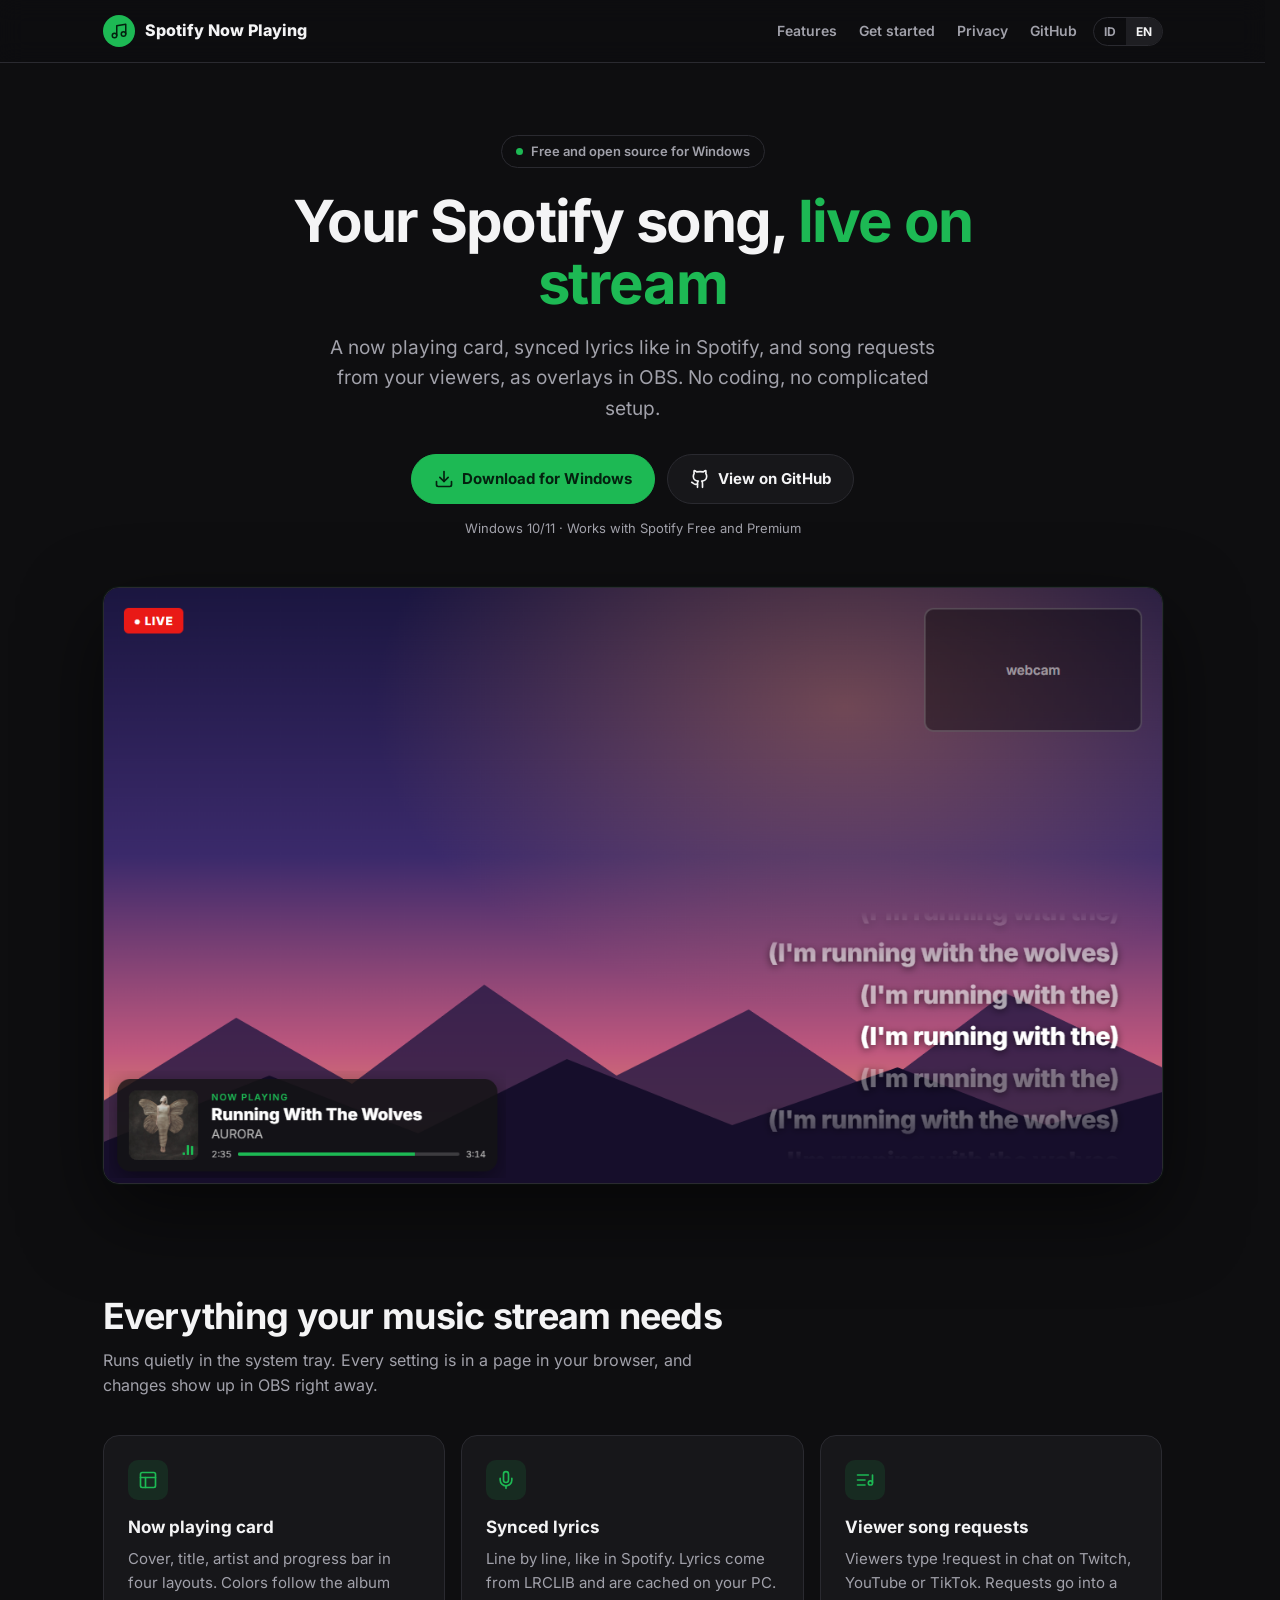
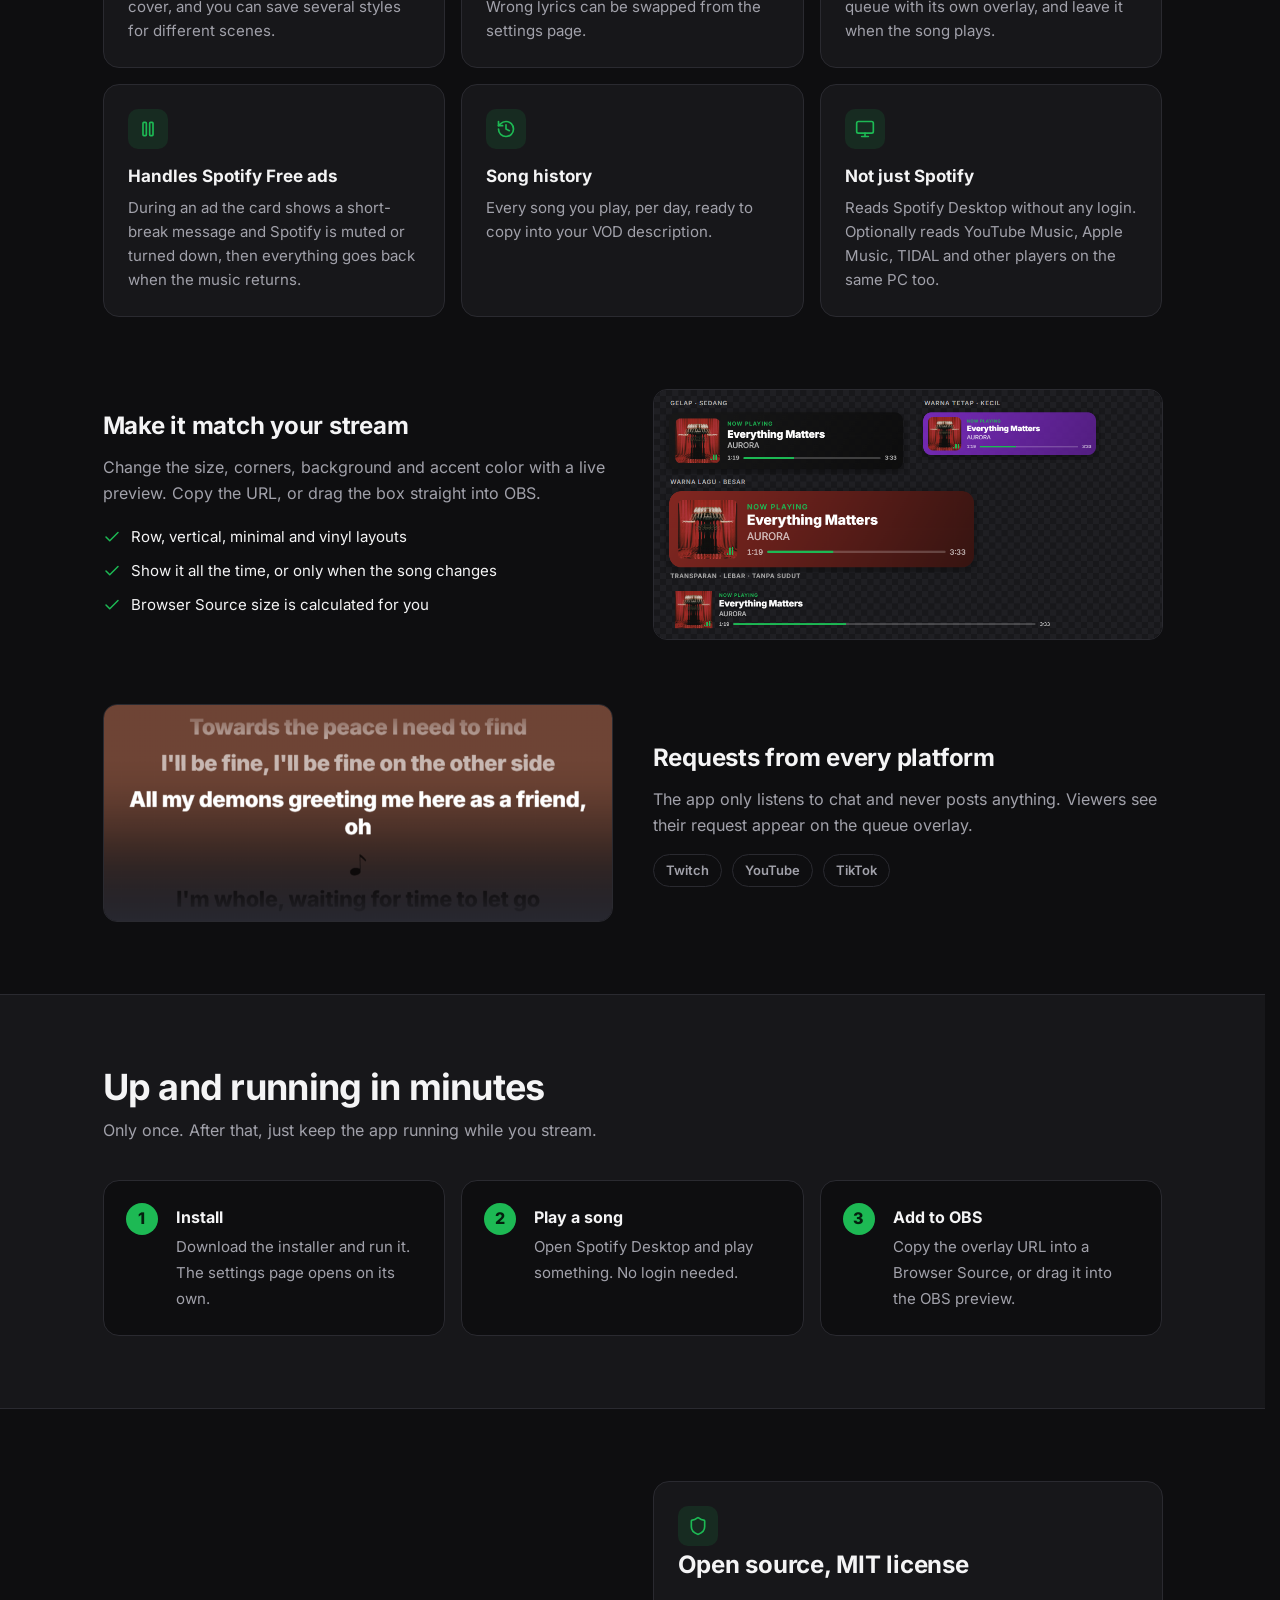
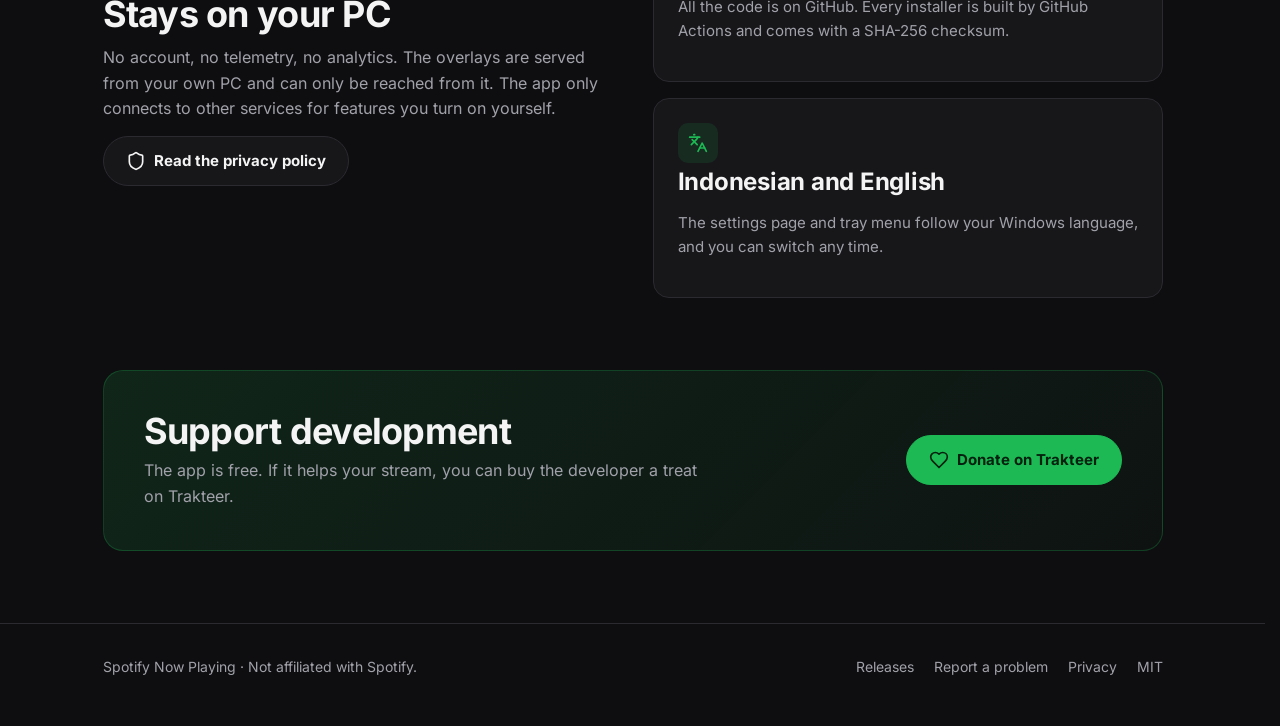
==== docs/index.html @ d14092bf "Add project website on GitHub Pages" ====
<!doctype html>
<html lang="id">
<head>
<meta charset="utf-8">
<meta name="viewport" content="width=device-width, initial-scale=1">
<title>Spotify Now Playing for OBS</title>
<meta name="description" content="Overlay lagu Spotify yang sedang diputar, lirik tersinkron, dan request lagu dari penonton untuk OBS. Gratis dan open source untuk Windows.">
<meta property="og:title" content="Spotify Now Playing for OBS">
<meta property="og:description" content="Overlay now playing, lirik tersinkron, dan request lagu dari penonton untuk OBS. Gratis untuk Windows.">
<meta property="og:image" content="https://mohammadraflyy.github.io/spotify-now-playing/screenshots/hero.png">
<link rel="icon" href="assets/icon.ico">
<style>
  @font-face { font-family: Inter; font-weight: 100 900; font-display: swap; src: url(assets/inter-latin.woff2) format("woff2");
    unicode-range: U+0000-00FF, U+0131, U+0152-0153, U+02BB-02BC, U+02C6, U+02DA, U+02DC, U+2000-206F, U+20AC, U+2122, U+2191, U+2193, U+2212, U+2215, U+FEFF, U+FFFD; }
  @font-face { font-family: Inter; font-weight: 100 900; font-display: swap; src: url(assets/inter-latin-ext.woff2) format("woff2");
    unicode-range: U+0100-02BA, U+02BD-02C5, U+02C7-02CC, U+02CE-02D7, U+02DD-02FF, U+1E00-1E9F, U+2020, U+20A0-20AB, U+20AD-20C0, U+2113, U+2C60-2C7F, U+A720-A7FF; }

  :root {
    --bg: #0e0e10; --panel: #17171a; --panel2: #1e1e22; --line: #2a2a30;
    --fg: #f4f4f5; --muted: #a1a1aa; --accent: #1db954; --accent-fg: #04210f;
  }
  * { box-sizing: border-box; }
  html { scroll-behavior: smooth; scrollbar-gutter: stable; }
  body { margin: 0; background: var(--bg); color: var(--fg); font: 16px/1.6 Inter, "Segoe UI", system-ui, sans-serif; -webkit-font-smoothing: antialiased; }
  a { color: inherit; }
  img { max-width: 100%; height: auto; display: block; }
  .wrap { max-width: 1100px; margin: 0 auto; padding: 0 20px; }
  .i { width: 20px; height: 20px; stroke: currentColor; fill: none; stroke-width: 2; stroke-linecap: round; stroke-linejoin: round; flex: none; }

  /* ---------- header ---------- */
  header { position: sticky; top: 0; z-index: 10; background: rgba(14,14,16,.85); backdrop-filter: blur(12px); border-bottom: 1px solid var(--line); }
  header .wrap { display: flex; align-items: center; gap: 16px; height: 62px; }
  .brand { display: flex; align-items: center; gap: 10px; font-weight: 800; text-decoration: none; white-space: nowrap; }
  .logo { width: 32px; height: 32px; border-radius: 50%; background: var(--accent); color: var(--accent-fg); display: grid; place-items: center; }
  .logo .i { width: 18px; height: 18px; }
  header nav { display: flex; gap: 22px; margin-left: auto; font-size: 14px; font-weight: 600; color: var(--muted); }
  header nav a { text-decoration: none; }
  header nav a:hover { color: var(--fg); }
  .lang { display: flex; border: 1px solid var(--line); border-radius: 99px; overflow: hidden; }
  .lang button { background: none; border: 0; color: var(--muted); font: 700 12px Inter, sans-serif; padding: 6px 10px; cursor: pointer; }
  .lang button.on { background: var(--panel2); color: var(--fg); }

  /* ---------- tombol ---------- */
  .btn { display: inline-flex; align-items: center; gap: 8px; padding: 12px 22px; border-radius: 99px; font-weight: 700; font-size: 15px;
    text-decoration: none; border: 1px solid var(--line); background: var(--panel); transition: transform .15s, border-color .15s; }
  .btn:hover { border-color: var(--muted); transform: translateY(-1px); }
  .btn.primary { background: var(--accent); border-color: var(--accent); color: var(--accent-fg); }
  .btn.primary:hover { border-color: var(--accent); filter: brightness(1.08); }

  /* ---------- hero ---------- */
  .hero { padding-top: 72px; padding-bottom: 40px; text-align: center; }
  .eyebrow { display: inline-flex; align-items: center; gap: 8px; font-size: 13px; font-weight: 600; color: var(--muted);
    border: 1px solid var(--line); border-radius: 99px; padding: 5px 14px; margin-bottom: 22px; }
  .eyebrow .dot { width: 7px; height: 7px; border-radius: 50%; background: var(--accent); }
  h1 { font-size: clamp(34px, 6vw, 58px); line-height: 1.08; letter-spacing: -.03em; margin: 0 auto 18px; max-width: 820px; }
  h1 em { font-style: normal; color: var(--accent); }
  .lead { font-size: clamp(16px, 2.2vw, 19px); color: var(--muted); max-width: 640px; margin: 0 auto 30px; }
  .cta { display: flex; gap: 12px; justify-content: center; flex-wrap: wrap; }
  .meta { margin-top: 14px; font-size: 13px; color: var(--muted); }
  .shot { margin: 48px auto 0; border-radius: 16px; border: 1px solid var(--line); overflow: hidden; box-shadow: 0 30px 80px rgba(0,0,0,.55), 0 0 0 1px rgba(29,185,84,.06); }

  /* ---------- section ---------- */
  section { padding: 72px 0; }
  .sec-head { max-width: 640px; margin-bottom: 36px; }
  h2 { font-size: clamp(26px, 4vw, 36px); letter-spacing: -.02em; line-height: 1.15; margin: 0 0 10px; }
  .sec-head p { color: var(--muted); margin: 0; }

  .grid { display: grid; grid-template-columns: repeat(auto-fit, minmax(300px, 1fr)); gap: 16px; }
  .card { background: var(--panel); border: 1px solid var(--line); border-radius: 16px; padding: 24px; }
  .card h3 { font-size: 17px; margin: 14px 0 6px; }
  .card p { color: var(--muted); margin: 0; font-size: 15px; }
  .ic { width: 40px; height: 40px; border-radius: 10px; background: rgba(29,185,84,.12); color: var(--accent); display: grid; place-items: center; }

  .split { display: grid; grid-template-columns: 1fr 1fr; gap: 40px; align-items: center; }
  .split + .split { margin-top: 64px; }
  .split img { border-radius: 14px; border: 1px solid var(--line); }
  .split h3 { font-size: 24px; letter-spacing: -.01em; margin: 0 0 10px; }
  .split p { color: var(--muted); margin: 0 0 14px; }
  .ticks { list-style: none; padding: 0; margin: 0; }
  .ticks li { display: flex; gap: 10px; padding: 5px 0; font-size: 15px; }
  .ticks .i { color: var(--accent); margin-top: 3px; width: 18px; height: 18px; }

  .steps { counter-reset: s; display: grid; grid-template-columns: repeat(auto-fit, minmax(240px, 1fr)); gap: 16px; }
  .step { position: relative; background: var(--panel); border: 1px solid var(--line); border-radius: 16px; padding: 24px 24px 24px 72px; }
  .step::before { counter-increment: s; content: counter(s); position: absolute; left: 22px; top: 22px; width: 32px; height: 32px; border-radius: 50%;
    background: var(--accent); color: var(--accent-fg); font-weight: 800; display: grid; place-items: center; }
  .step b { display: block; margin-bottom: 4px; }
  .step span { color: var(--muted); font-size: 15px; }

  .platforms { display: flex; gap: 10px; flex-wrap: wrap; margin-top: 16px; }
  .chip { font-size: 13px; font-weight: 600; border: 1px solid var(--line); border-radius: 99px; padding: 5px 12px; color: var(--muted); }

  .band { background: linear-gradient(135deg, rgba(29,185,84,.14), rgba(29,185,84,.03)); border: 1px solid rgba(29,185,84,.25);
    border-radius: 20px; padding: 40px; display: flex; gap: 28px; align-items: center; justify-content: space-between; flex-wrap: wrap; }
  .band h2 { margin-bottom: 6px; }
  .band p { color: var(--muted); margin: 0; max-width: 560px; }

  code { font-family: ui-monospace, Consolas, monospace; font-size: .9em; background: var(--panel2); border: 1px solid var(--line); padding: 1px 6px; border-radius: 6px; }

  footer { border-top: 1px solid var(--line); padding: 32px 0 48px; color: var(--muted); font-size: 14px; }
  footer .wrap { display: flex; gap: 16px 28px; flex-wrap: wrap; justify-content: space-between; }
  footer nav { display: flex; gap: 20px; flex-wrap: wrap; }
  footer a { text-decoration: none; }
  footer a:hover { color: var(--fg); }

  @media (max-width: 820px) {
    header nav { display: none; }
    .lang { margin-left: auto; }
    .split { grid-template-columns: 1fr; gap: 20px; }
    .split.rev img { order: -1; }
    .hero { padding-top: 48px; }
    section { padding: 52px 0; }
    .band { padding: 28px; }
  }
  @media (prefers-reduced-motion: reduce) { html { scroll-behavior: auto; } .btn { transition: none; } }
</style>
</head>
<body>

<svg width="0" height="0" style="position:absolute" aria-hidden="true">
  <symbol id="i-music" viewBox="0 0 24 24"><path d="M9 18V5l12-2v13"/><circle cx="6" cy="18" r="3"/><circle cx="18" cy="16" r="3"/></symbol>
  <symbol id="i-download" viewBox="0 0 24 24"><path d="M21 15v4a2 2 0 0 1-2 2H5a2 2 0 0 1-2-2v-4"/><polyline points="7 10 12 15 17 10"/><line x1="12" x2="12" y1="15" y2="3"/></symbol>
  <symbol id="i-github" viewBox="0 0 24 24"><path d="M15 22v-4a4.8 4.8 0 0 0-1-3.5c3 0 6-2 6-5.5.08-1.25-.27-2.48-1-3.5.28-1.15.28-2.35 0-3.5 0 0-1 0-3 1.5-2.64-.5-5.36-.5-8 0C6 2 5 2 5 2c-.3 1.15-.3 2.35 0 3.5A5.403 5.403 0 0 0 4 9c0 3.5 3 5.5 6 5.5-.39.49-.68 1.05-.85 1.65-.17.6-.22 1.23-.15 1.85v4"/><path d="M9 18c-4.51 2-5-2-7-2"/></symbol>
  <symbol id="i-mic" viewBox="0 0 24 24"><path d="M12 2a3 3 0 0 0-3 3v7a3 3 0 0 0 6 0V5a3 3 0 0 0-3-3Z"/><path d="M19 10v2a7 7 0 0 1-14 0v-2"/><line x1="12" x2="12" y1="19" y2="22"/></symbol>
  <symbol id="i-list-music" viewBox="0 0 24 24"><path d="M21 15V6"/><path d="M18.5 18a2.5 2.5 0 1 0 0-5 2.5 2.5 0 0 0 0 5Z"/><path d="M12 12H3"/><path d="M16 6H3"/><path d="M12 18H3"/></symbol>
  <symbol id="i-pause" viewBox="0 0 24 24"><rect x="14" y="4" width="4" height="16" rx="1"/><rect x="6" y="4" width="4" height="16" rx="1"/></symbol>
  <symbol id="i-history" viewBox="0 0 24 24"><path d="M3 12a9 9 0 1 0 9-9 9.75 9.75 0 0 0-6.74 2.74L3 8"/><path d="M3 3v5h5"/><path d="M12 7v5l4 2"/></symbol>
  <symbol id="i-monitor" viewBox="0 0 24 24"><rect width="20" height="14" x="2" y="3" rx="2"/><line x1="8" x2="16" y1="21" y2="21"/><line x1="12" x2="12" y1="17" y2="21"/></symbol>
  <symbol id="i-shield" viewBox="0 0 24 24"><path d="M20 13c0 5-3.5 7.5-7.66 8.95a1 1 0 0 1-.67-.01C7.5 20.5 4 18 4 13V6a1 1 0 0 1 1-1c2 0 4.5-1.2 6.24-2.72a1.17 1.17 0 0 1 1.52 0C14.51 3.81 17 5 19 5a1 1 0 0 1 1 1z"/></symbol>
  <symbol id="i-layout" viewBox="0 0 24 24"><rect width="18" height="18" x="3" y="3" rx="2"/><path d="M3 9h18"/><path d="M9 21V9"/></symbol>
  <symbol id="i-check" viewBox="0 0 24 24"><path d="M20 6 9 17l-5-5"/></symbol>
  <symbol id="i-heart" viewBox="0 0 24 24"><path d="M19 14c1.49-1.46 3-3.21 3-5.5A5.5 5.5 0 0 0 16.5 3c-1.76 0-3 .5-4.5 2-1.5-1.5-2.74-2-4.5-2A5.5 5.5 0 0 0 2 8.5c0 2.3 1.5 4.05 3 5.5l7 7Z"/></symbol>
  <symbol id="i-languages" viewBox="0 0 24 24"><path d="m5 8 6 6"/><path d="m4 14 6-6 2-3"/><path d="M2 5h12"/><path d="M7 2h1"/><path d="m22 22-5-10-5 10"/><path d="M14 18h6"/></symbol>
</svg>

<header>
  <div class="wrap">
    <a class="brand" href="#top"><span class="logo"><svg class="i"><use href="#i-music"/></svg></span>Spotify Now Playing</a>
    <nav>
      <a href="#fitur" data-en="Features">Fitur</a>
      <a href="#cara" data-en="Get started">Cara pakai</a>
      <a href="#privasi" data-en="Privacy">Privasi</a>
      <a href="https://github.com/mohammadraflyy/spotify-now-playing">GitHub</a>
    </nav>
    <div class="lang" role="group" aria-label="Bahasa / Language">
      <button type="button" data-lang="id">ID</button><button type="button" data-lang="en">EN</button>
    </div>
  </div>
</header>

<main id="top">
  <div class="wrap hero">
    <span class="eyebrow"><span class="dot"></span><span data-en="Free and open source for Windows">Gratis dan open source untuk Windows</span></span>
    <h1 data-en-html="Your Spotify song, <em>live on stream</em>">Lagu Spotify kamu, <em>tampil di stream</em></h1>
    <p class="lead" data-en="A now playing card, synced lyrics like in Spotify, and song requests from your viewers, as overlays in OBS. No coding, no complicated setup.">Kartu lagu yang sedang diputar, lirik tersinkron seperti di Spotify, dan request lagu dari penonton, sebagai overlay di OBS. Tanpa coding, tanpa setup ribet.</p>
    <div class="cta">
      <a class="btn primary" id="dl" href="https://github.com/mohammadraflyy/spotify-now-playing/releases/latest"><svg class="i"><use href="#i-download"/></svg><span data-en="Download for Windows">Download untuk Windows</span></a>
      <a class="btn" href="https://github.com/mohammadraflyy/spotify-now-playing"><svg class="i"><use href="#i-github"/></svg><span data-en="View on GitHub">Lihat di GitHub</span></a>
    </div>
    <div class="meta" id="meta" data-en="Windows 10/11 · Works with Spotify Free and Premium">Windows 10/11 · Bisa dipakai dengan Spotify Free maupun Premium</div>
    <img class="shot" src="screenshots/hero.png" width="1280" height="720" alt="Scene OBS dengan overlay now playing dan lirik" data-en-alt="OBS scene with the now playing and lyrics overlays">
  </div>

  <!-- ======================= FITUR ======================= -->
  <section id="fitur">
    <div class="wrap">
      <div class="sec-head">
        <h2 data-en="Everything your music stream needs">Semua yang dibutuhkan stream musikmu</h2>
        <p data-en="Runs quietly in the system tray. Every setting is in a page in your browser, and changes show up in OBS right away.">Berjalan diam-diam di system tray. Semua pengaturan ada di halaman browser, dan perubahannya langsung terlihat di OBS.</p>
      </div>
      <div class="grid">
        <div class="card"><span class="ic"><svg class="i"><use href="#i-layout"/></svg></span>
          <h3 data-en="Now playing card">Kartu Now Playing</h3>
          <p data-en="Cover, title, artist and progress bar in four layouts. Colors follow the album cover, and you can save several styles for different scenes.">Cover, judul, artis, dan progress bar dalam empat layout. Warnanya bisa mengikuti cover album, dan bisa simpan beberapa gaya untuk scene berbeda.</p></div>
        <div class="card"><span class="ic"><svg class="i"><use href="#i-mic"/></svg></span>
          <h3 data-en="Synced lyrics">Lirik tersinkron</h3>
          <p data-en="Line by line, like in Spotify. Lyrics come from LRCLIB and are cached on your PC. Wrong lyrics can be swapped from the settings page.">Baris per baris seperti di Spotify. Liriknya dari LRCLIB dan tersimpan di PC. Lirik yang salah bisa diganti dari halaman pengaturan.</p></div>
        <div class="card"><span class="ic"><svg class="i"><use href="#i-list-music"/></svg></span>
          <h3 data-en="Viewer song requests">Request lagu dari penonton</h3>
          <p data-en="Viewers type !request in chat on Twitch, YouTube or TikTok. Requests go into a queue with its own overlay, and leave it when the song plays.">Penonton mengetik !request di chat Twitch, YouTube, atau TikTok. Request masuk antrian dengan overlay sendiri, dan hilang saat lagunya diputar.</p></div>
        <div class="card"><span class="ic"><svg class="i"><use href="#i-pause"/></svg></span>
          <h3 data-en="Handles Spotify Free ads">Aman saat iklan Spotify Free</h3>
          <p data-en="During an ad the card shows a short-break message and Spotify is muted or turned down, then everything goes back when the music returns.">Saat iklan, kartu menampilkan pesan jeda dan suara Spotify dibisukan atau dikecilkan, lalu kembali normal saat lagu diputar lagi.</p></div>
        <div class="card"><span class="ic"><svg class="i"><use href="#i-history"/></svg></span>
          <h3 data-en="Song history">Riwayat lagu</h3>
          <p data-en="Every song you play, per day, ready to copy into your VOD description.">Setiap lagu yang kamu putar, per hari, siap disalin ke deskripsi VOD.</p></div>
        <div class="card"><span class="ic"><svg class="i"><use href="#i-monitor"/></svg></span>
          <h3 data-en="Not just Spotify">Bukan cuma Spotify</h3>
          <p data-en="Reads Spotify Desktop without any login. Optionally reads YouTube Music, Apple Music, TIDAL and other players on the same PC too.">Membaca Spotify Desktop tanpa login. Opsional, bisa juga membaca YouTube Music, Apple Music, TIDAL, dan player lain di PC yang sama.</p></div>
      </div>
    </div>
  </section>

  <section style="padding-top:0">
    <div class="wrap">
      <div class="split">
        <div>
          <h3 data-en="Make it match your stream">Sesuaikan dengan gaya stream-mu</h3>
          <p data-en="Change the size, corners, background and accent color with a live preview. Copy the URL, or drag the box straight into OBS.">Atur ukuran, sudut, latar, dan warna aksen dengan preview langsung. Salin URL-nya, atau seret kotaknya langsung ke OBS.</p>
          <ul class="ticks">
            <li><svg class="i"><use href="#i-check"/></svg><span data-en="Row, vertical, minimal and vinyl layouts">Layout baris, vertikal, minimal, dan vinyl</span></li>
            <li><svg class="i"><use href="#i-check"/></svg><span data-en="Show it all the time, or only when the song changes">Tampil terus, atau hanya saat ganti lagu</span></li>
            <li><svg class="i"><use href="#i-check"/></svg><span data-en="Browser Source size is calculated for you">Ukuran Browser Source dihitung otomatis</span></li>
          </ul>
        </div>
        <img src="screenshots/card-variants.png" width="1000" height="490" loading="lazy" alt="Pilihan layout kartu now playing" data-en-alt="Now playing card layouts">
      </div>
      <div class="split rev">
        <img src="screenshots/lyrics.png" width="800" height="340" loading="lazy" alt="Overlay lirik tersinkron" data-en-alt="Synced lyrics overlay">
        <div>
          <h3 data-en="Requests from every platform">Request dari semua platform</h3>
          <p data-en="The app only listens to chat and never posts anything. Viewers see their request appear on the queue overlay.">Aplikasi hanya mendengarkan chat dan tidak pernah mengirim apa pun. Penonton melihat request-nya muncul di overlay antrian.</p>
          <div class="platforms"><span class="chip">Twitch</span><span class="chip">YouTube</span><span class="chip">TikTok</span></div>
        </div>
      </div>
    </div>
  </section>

  <!-- ======================= CARA PAKAI ======================= -->
  <section id="cara" style="background:var(--panel);border-block:1px solid var(--line)">
    <div class="wrap">
      <div class="sec-head">
        <h2 data-en="Up and running in minutes">Siap dipakai dalam beberapa menit</h2>
        <p data-en="Only once. After that, just keep the app running while you stream.">Cukup sekali. Setelah itu tinggal biarkan aplikasinya berjalan saat streaming.</p>
      </div>
      <div class="steps">
        <div class="step" style="background:var(--bg)"><b data-en="Install">Install</b><span data-en="Download the installer and run it. The settings page opens on its own.">Download installer-nya lalu jalankan. Halaman pengaturan terbuka sendiri.</span></div>
        <div class="step" style="background:var(--bg)"><b data-en="Play a song">Putar lagu</b><span data-en="Open Spotify Desktop and play something. No login needed.">Buka Spotify Desktop dan putar lagu. Tidak perlu login.</span></div>
        <div class="step" style="background:var(--bg)"><b data-en="Add to OBS">Tambahkan ke OBS</b><span data-en="Copy the overlay URL into a Browser Source, or drag it into the OBS preview.">Salin URL overlay ke Browser Source, atau seret ke preview OBS.</span></div>
      </div>
    </div>
  </section>

  <!-- ======================= PRIVASI ======================= -->
  <section id="privasi">
    <div class="wrap">
      <div class="split">
        <div>
          <h2 data-en="Stays on your PC">Tetap di PC kamu</h2>
          <p data-en="No account, no telemetry, no analytics. The overlays are served from your own PC and can only be reached from it. The app only connects to other services for features you turn on yourself.">Tanpa akun, tanpa telemetri, tanpa analitik. Overlay dilayani dari PC-mu sendiri dan hanya bisa diakses dari PC itu. Aplikasi hanya terhubung ke layanan lain untuk fitur yang kamu nyalakan sendiri.</p>
          <a class="btn" href="https://github.com/mohammadraflyy/spotify-now-playing/blob/main/docs/PRIVACY.md"><svg class="i"><use href="#i-shield"/></svg><span data-en="Read the privacy policy">Baca kebijakan privasi</span></a>
        </div>
        <div class="grid" style="grid-template-columns:1fr">
          <div class="card"><span class="ic"><svg class="i"><use href="#i-shield"/></svg></span>
            <h3 data-en="Open source, MIT license">Open source, lisensi MIT</h3>
            <p data-en="All the code is on GitHub. Every installer is built by GitHub Actions and comes with a SHA-256 checksum.">Semua kodenya ada di GitHub. Setiap installer di-build oleh GitHub Actions dan disertai checksum SHA-256.</p></div>
          <div class="card"><span class="ic"><svg class="i"><use href="#i-languages"/></svg></span>
            <h3 data-en="Indonesian and English">Bahasa Indonesia dan Inggris</h3>
            <p data-en="The settings page and tray menu follow your Windows language, and you can switch any time.">Halaman pengaturan dan menu tray mengikuti bahasa Windows, dan bisa diganti kapan saja.</p></div>
        </div>
      </div>
    </div>
  </section>

  <section style="padding-top:0">
    <div class="wrap">
      <div class="band">
        <div>
          <h2 data-en="Support development">Dukung pengembangan</h2>
          <p data-en="The app is free. If it helps your stream, you can buy the developer a treat on Trakteer.">Aplikasi ini gratis. Kalau membantu stream-mu, kamu bisa mentraktir developernya lewat Trakteer.</p>
        </div>
        <a class="btn primary" href="https://trakteer.id/mohammadrafly/gift"><svg class="i"><use href="#i-heart"/></svg><span data-en="Donate on Trakteer">Donasi di Trakteer</span></a>
      </div>
    </div>
  </section>
</main>

<footer>
  <div class="wrap">
    <span>Spotify Now Playing · <span data-en="Not affiliated with Spotify.">Tidak berafiliasi dengan Spotify.</span></span>
    <nav>
      <a href="https://github.com/mohammadraflyy/spotify-now-playing/releases" data-en="Releases">Rilis</a>
      <a href="https://github.com/mohammadraflyy/spotify-now-playing/issues" data-en="Report a problem">Laporkan masalah</a>
      <a href="https://github.com/mohammadraflyy/spotify-now-playing/blob/main/docs/PRIVACY.md" data-en="Privacy">Privasi</a>
      <a href="https://github.com/mohammadraflyy/spotify-now-playing/blob/main/LICENSE">MIT</a>
    </nav>
  </div>
</footer>

<script>
  // Bahasa: teks Indonesia ada di HTML, terjemahan Inggris di atribut data-en / data-en-html / data-en-alt
  const nodes = [...document.querySelectorAll("[data-en], [data-en-html], [data-en-alt]")];
  nodes.forEach(el => {
    el.dataset.idText = el.textContent;
    el.dataset.idHtml = el.innerHTML;
    if (el.alt) el.dataset.idAlt = el.alt;
  });
  let release = null;

  function setLang(lang) {
    document.documentElement.lang = lang;
    nodes.forEach(el => {
      if (el.dataset.enHtml !== undefined) el.innerHTML = lang === "en" ? el.dataset.enHtml : el.dataset.idHtml;
      else if (el.dataset.en !== undefined) el.textContent = lang === "en" ? el.dataset.en : el.dataset.idText;
      if (el.dataset.enAlt !== undefined) el.alt = lang === "en" ? el.dataset.enAlt : el.dataset.idAlt;
    });
    document.querySelectorAll(".lang button").forEach(b => b.classList.toggle("on", b.dataset.lang === lang));
    showRelease(lang);
    try { localStorage.setItem("lang", lang); } catch {}
  }

  function showRelease(lang) {
    if (!release) return;
    const size = release.size ? ` · ${(release.size / 1048576).toFixed(0)} MB` : "";
    document.getElementById("meta").textContent = (lang === "en"
      ? `Version ${release.version} for Windows 10/11${size} · Works with Spotify Free and Premium`
      : `Versi ${release.version} untuk Windows 10/11${size} · Bisa dipakai dengan Spotify Free maupun Premium`);
  }

  let saved = null;
  try { saved = localStorage.getItem("lang"); } catch {}
  const lang = saved || ((navigator.language || "").toLowerCase().startsWith("id") ? "id" : "en");
  document.querySelectorAll(".lang button").forEach(b => b.onclick = () => setLang(b.dataset.lang));
  setLang(lang);

  // tombol download langsung ke installer versi terbaru (kalau GitHub API bisa diakses)
  fetch("https://api.github.com/repos/mohammadraflyy/spotify-now-playing/releases/latest")
    .then(r => r.ok ? r.json() : Promise.reject())
    .then(r => {
      const exe = (r.assets || []).find(a => a.name.endsWith(".exe"));
      if (!exe) return;
      document.getElementById("dl").href = exe.browser_download_url;
      release = { version: r.tag_name.replace(/^v/, ""), size: exe.size };
      showRelease(document.documentElement.lang);
    })
    .catch(() => {});
</script>
</body>
</html>
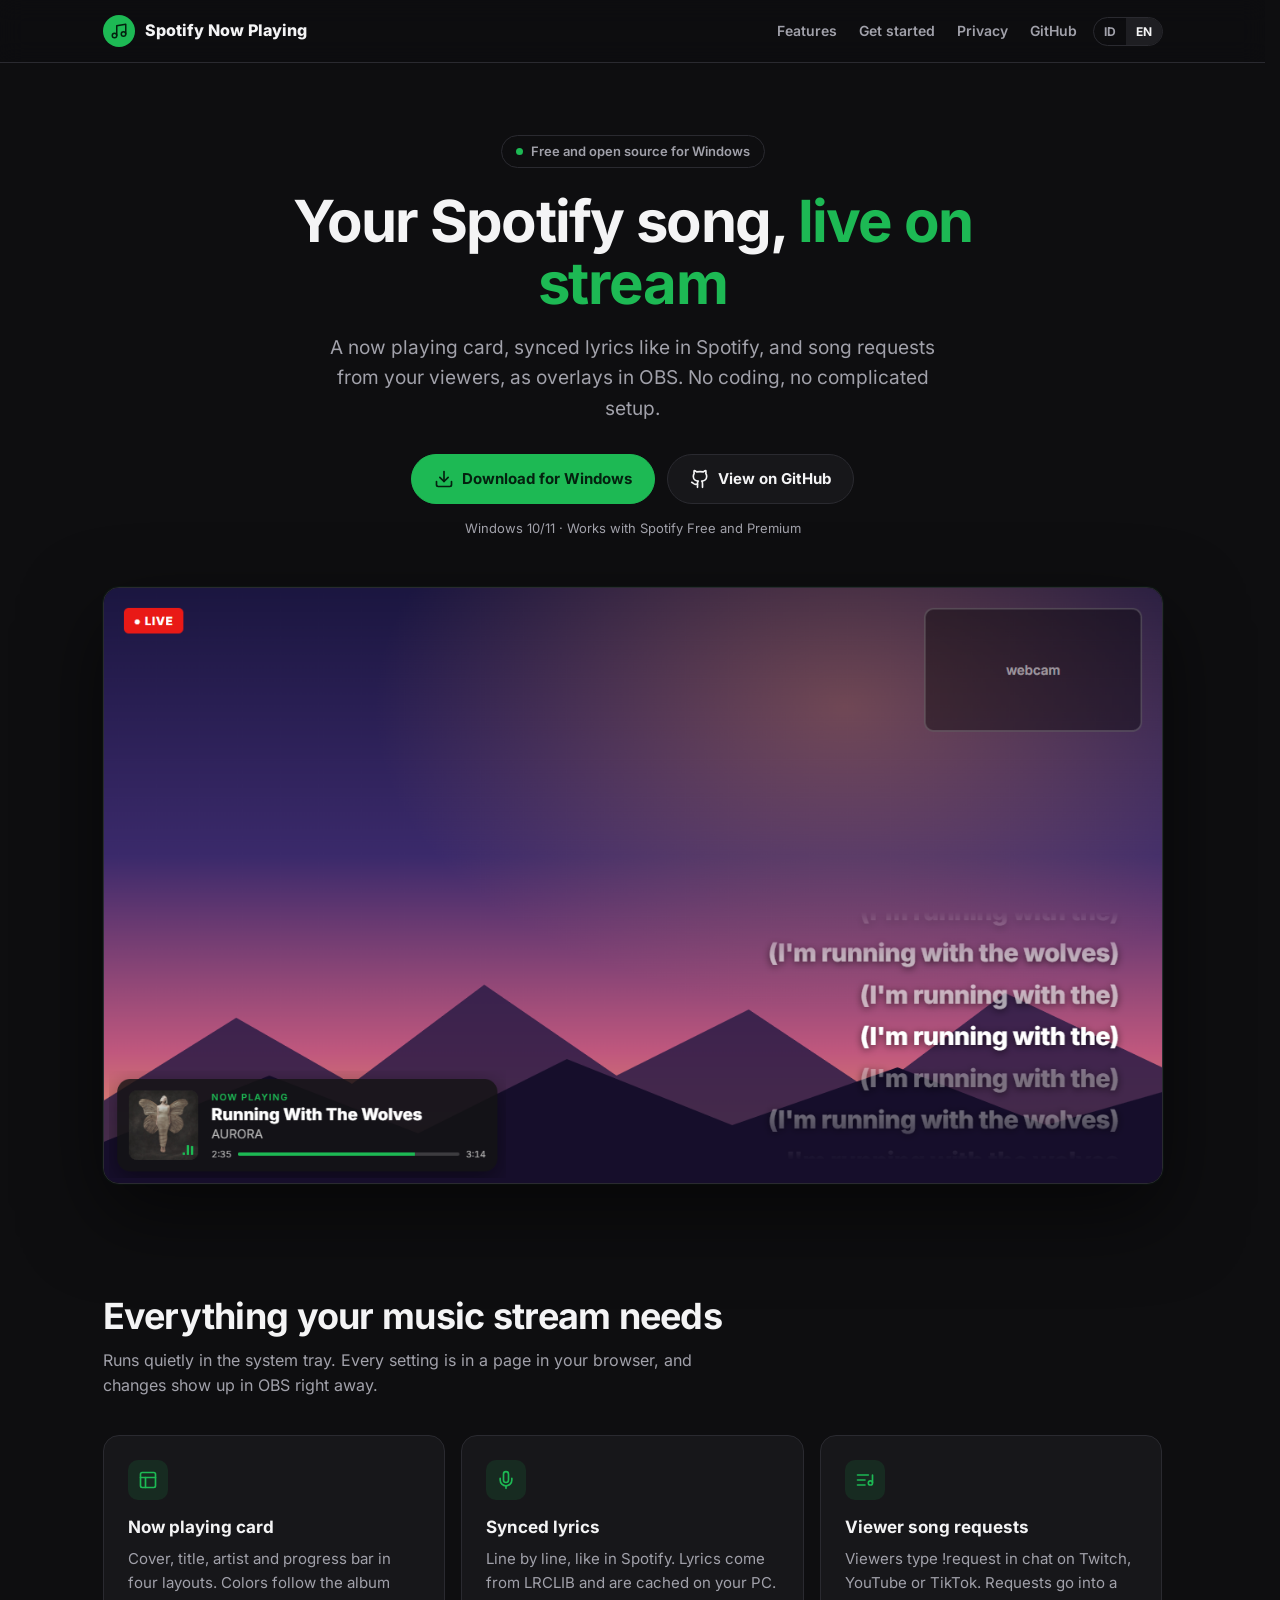
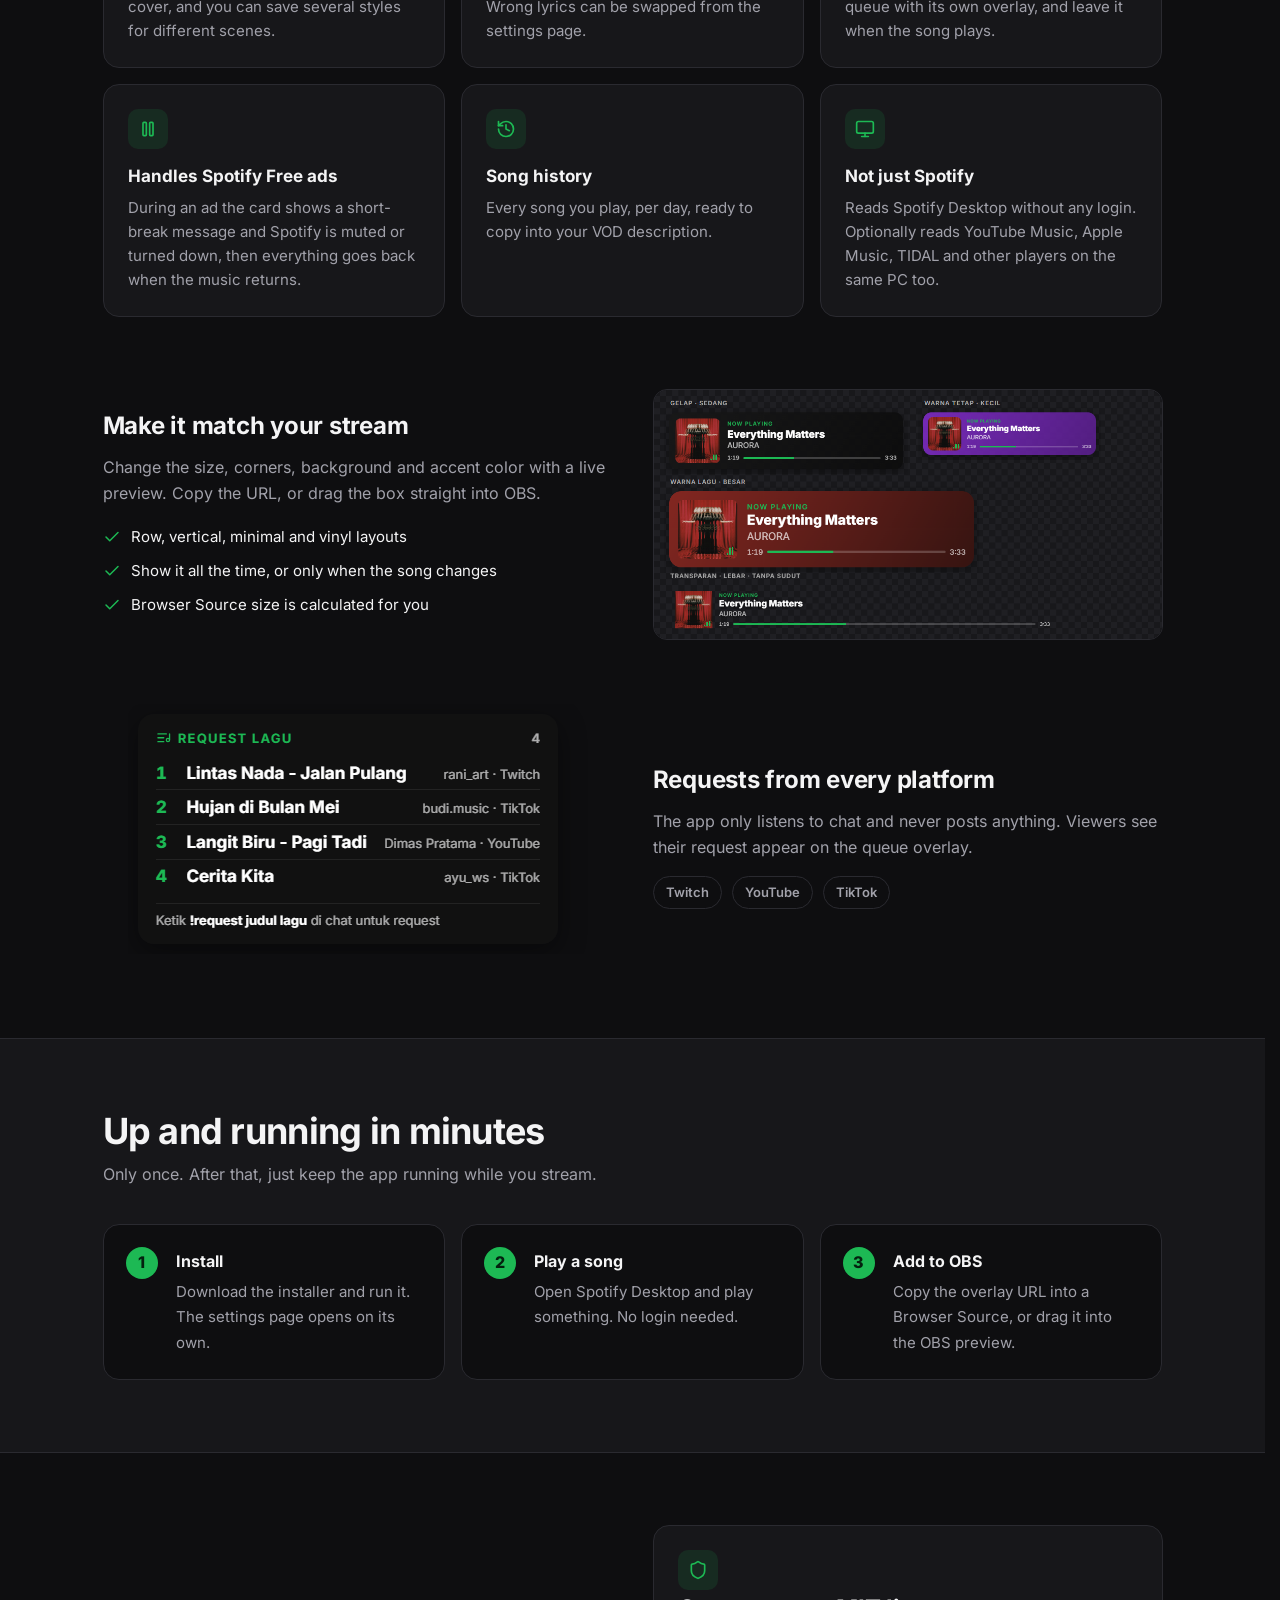
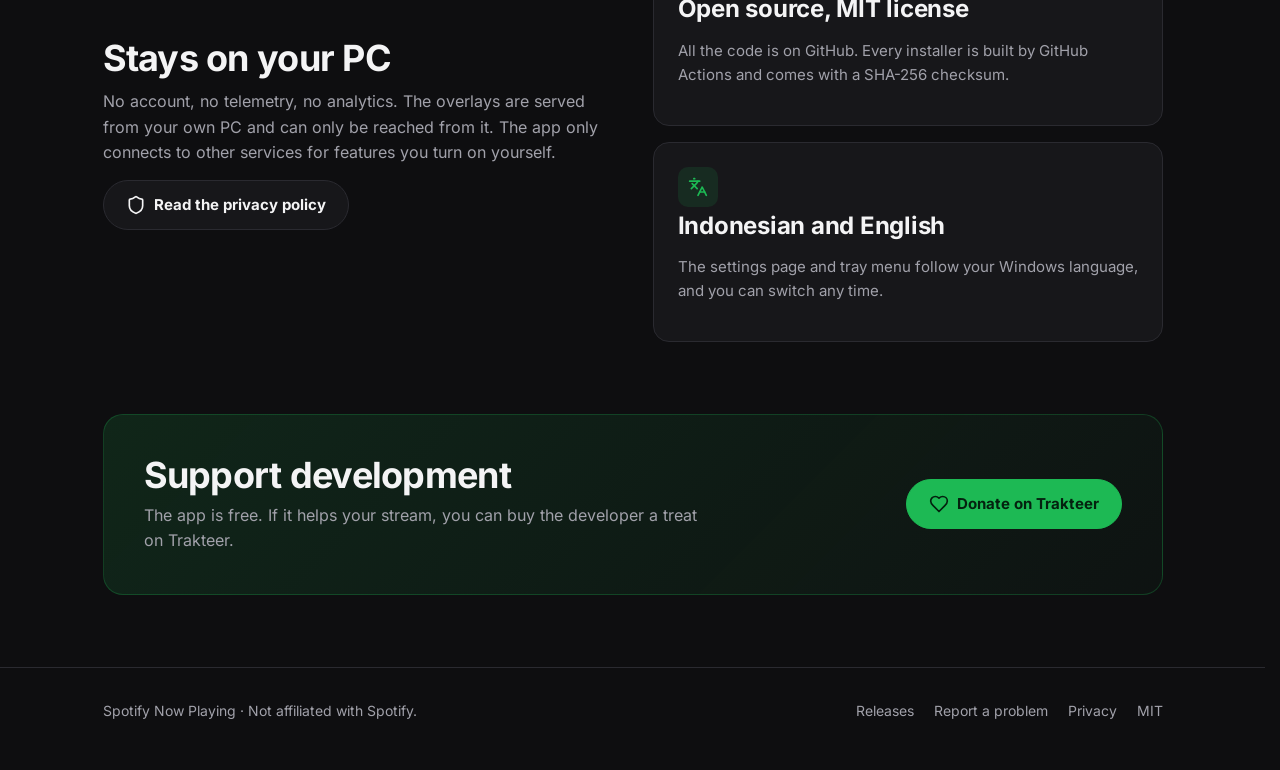
==== commit a56bb6f4: "Stability: config backup and recovery, player watchdog, pinned deps, exe smoke test, one-click updat" ====
--- a/docs/index.html
+++ b/docs/index.html
@@ -206,7 +206,7 @@
         <img src="screenshots/card-variants.png" width="1000" height="490" loading="lazy" alt="Pilihan layout kartu now playing" data-en-alt="Now playing card layouts">
       </div>
       <div class="split rev">
-        <img src="screenshots/lyrics.png" width="800" height="340" loading="lazy" alt="Overlay lirik tersinkron" data-en-alt="Synced lyrics overlay">
+        <img src="screenshots/requests.png" width="460" height="262" loading="lazy" alt="Overlay antrian request lagu" data-en-alt="Song request queue overlay" style="max-width:460px;justify-self:center;border:0">
         <div>
           <h3 data-en="Requests from every platform">Request dari semua platform</h3>
           <p data-en="The app only listens to chat and never posts anything. Viewers see their request appear on the queue overlay.">Aplikasi hanya mendengarkan chat dan tidak pernah mengirim apa pun. Penonton melihat request-nya muncul di overlay antrian.</p>
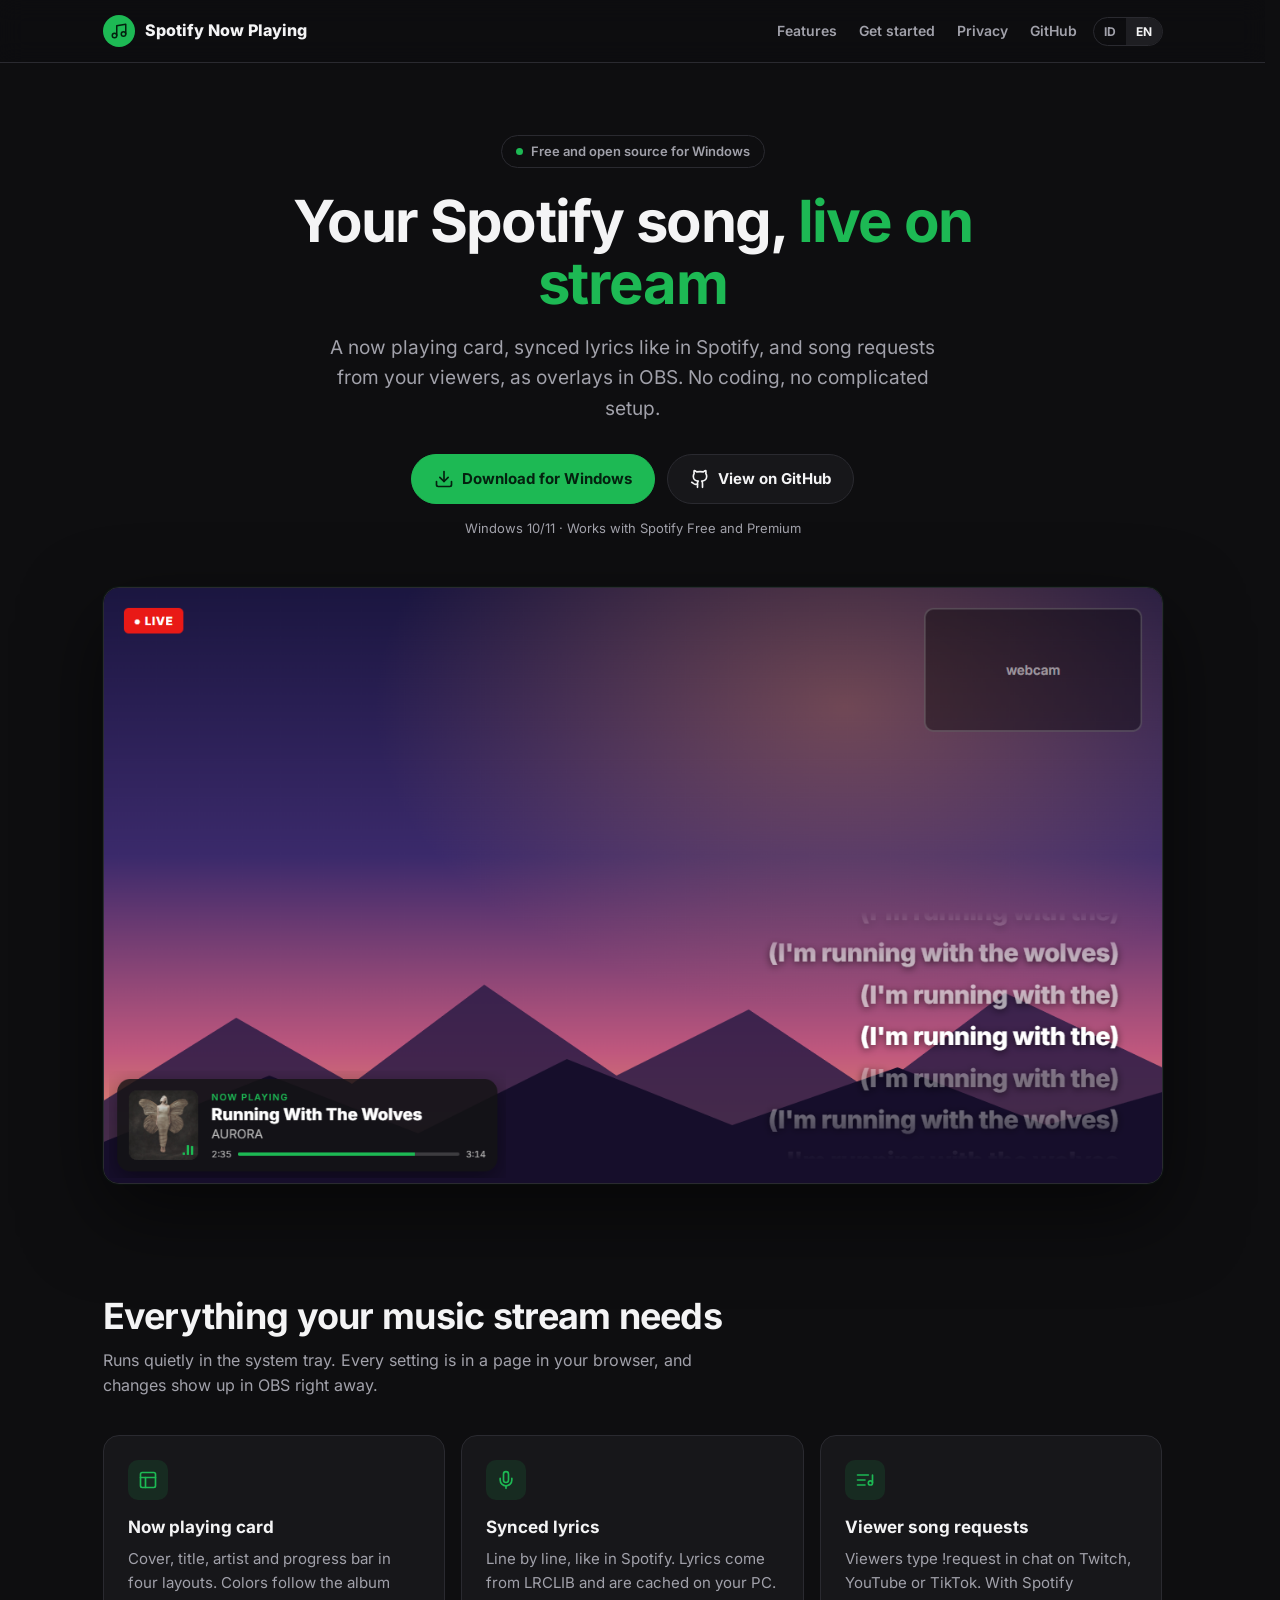
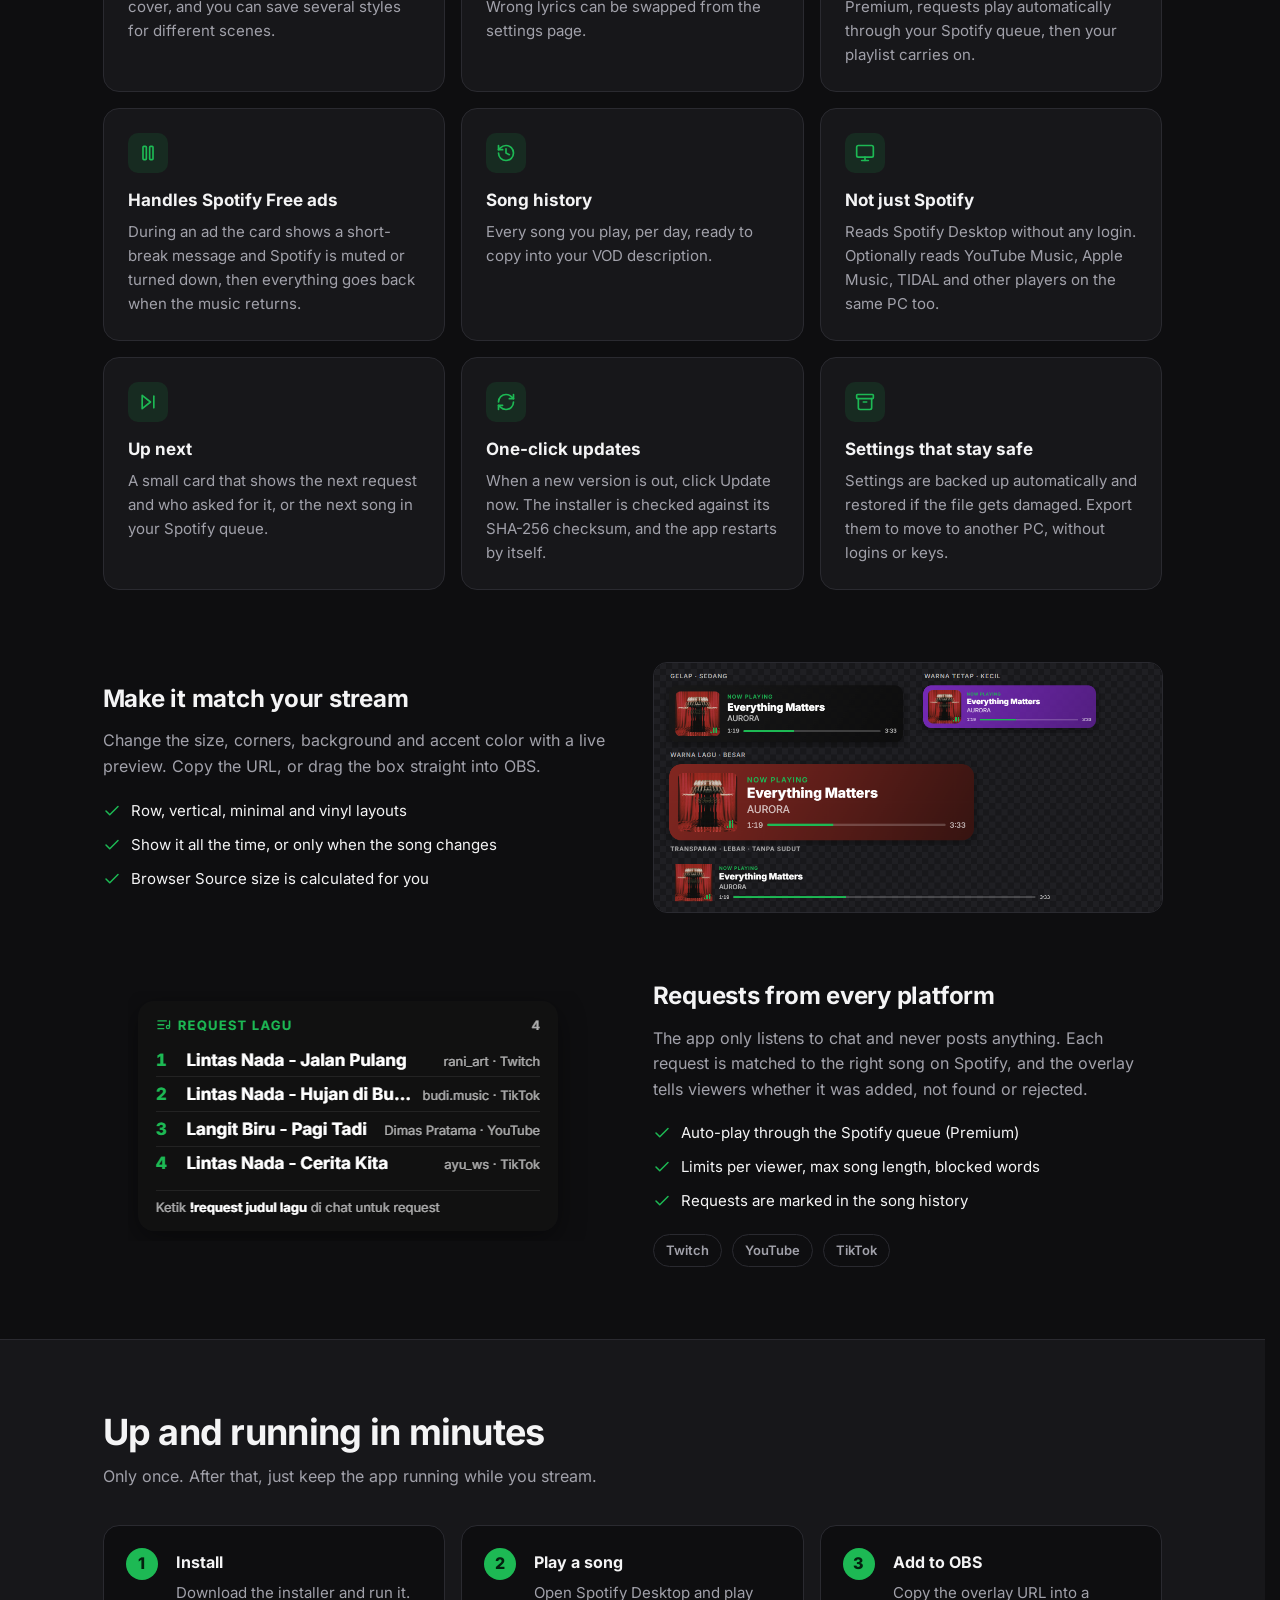
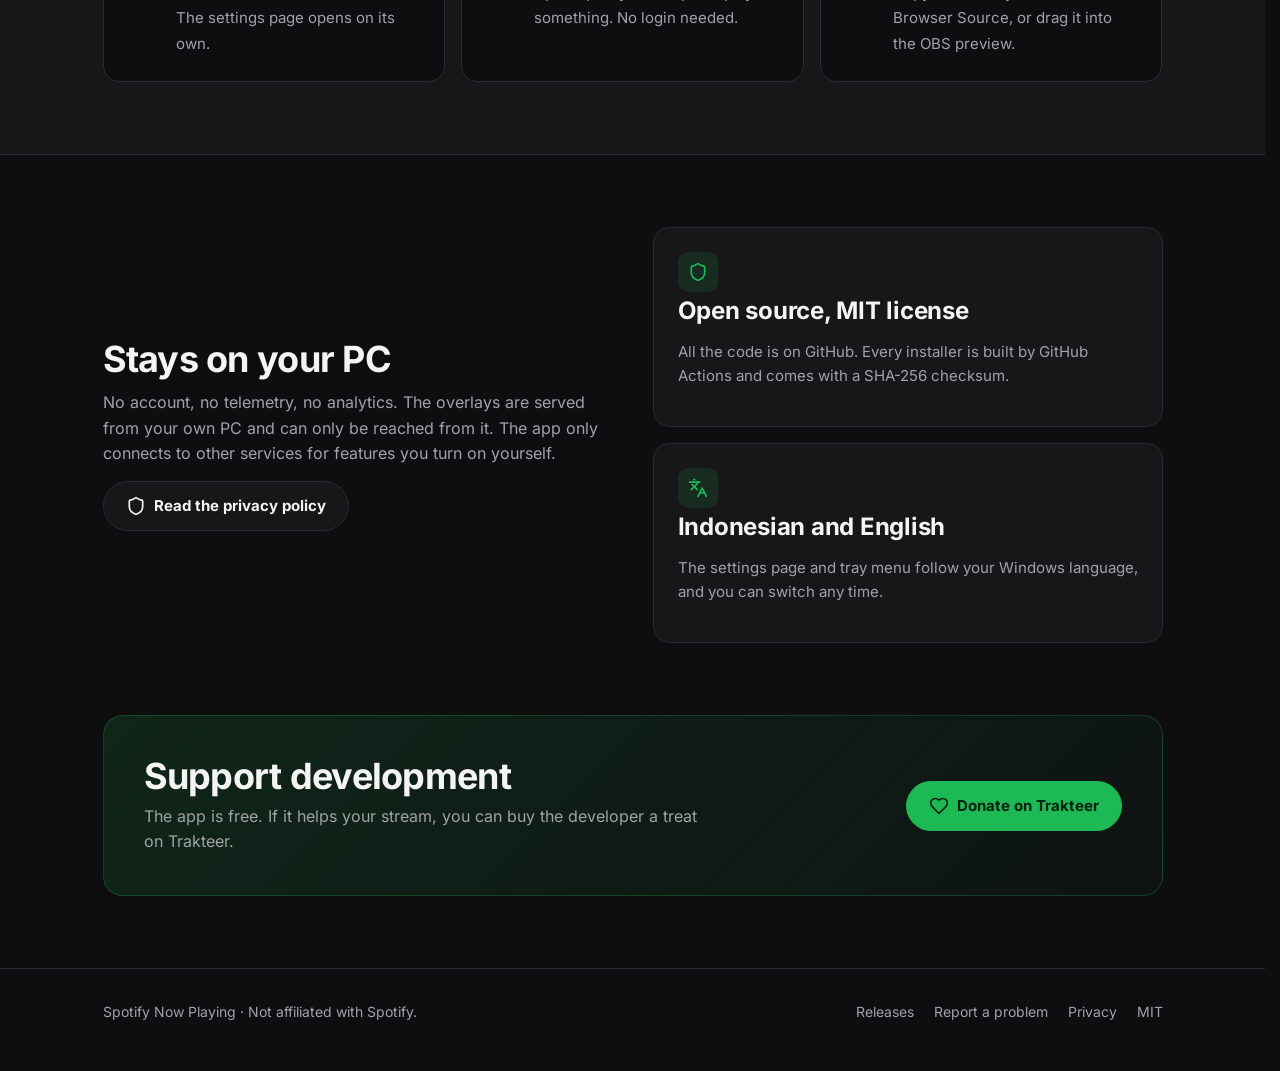
==== commit f661f5d0: "Request notifications on the overlay, request filters, requests in history, website update" ====
--- a/docs/index.html
+++ b/docs/index.html
@@ -129,6 +129,9 @@
   <symbol id="i-shield" viewBox="0 0 24 24"><path d="M20 13c0 5-3.5 7.5-7.66 8.95a1 1 0 0 1-.67-.01C7.5 20.5 4 18 4 13V6a1 1 0 0 1 1-1c2 0 4.5-1.2 6.24-2.72a1.17 1.17 0 0 1 1.52 0C14.51 3.81 17 5 19 5a1 1 0 0 1 1 1z"/></symbol>
   <symbol id="i-layout" viewBox="0 0 24 24"><rect width="18" height="18" x="3" y="3" rx="2"/><path d="M3 9h18"/><path d="M9 21V9"/></symbol>
   <symbol id="i-check" viewBox="0 0 24 24"><path d="M20 6 9 17l-5-5"/></symbol>
+  <symbol id="i-skip" viewBox="0 0 24 24"><polygon points="5 4 15 12 5 20 5 4"/><line x1="19" x2="19" y1="5" y2="19"/></symbol>
+  <symbol id="i-refresh" viewBox="0 0 24 24"><path d="M3 12a9 9 0 0 1 9-9 9.75 9.75 0 0 1 6.74 2.74L21 8"/><path d="M21 3v5h-5"/><path d="M21 12a9 9 0 0 1-9 9 9.75 9.75 0 0 1-6.74-2.74L3 16"/><path d="M8 16H3v5"/></symbol>
+  <symbol id="i-archive" viewBox="0 0 24 24"><rect width="20" height="5" x="2" y="3" rx="1"/><path d="M4 8v11a2 2 0 0 0 2 2h12a2 2 0 0 0 2-2V8"/><path d="M10 12h4"/></symbol>
   <symbol id="i-heart" viewBox="0 0 24 24"><path d="M19 14c1.49-1.46 3-3.21 3-5.5A5.5 5.5 0 0 0 16.5 3c-1.76 0-3 .5-4.5 2-1.5-1.5-2.74-2-4.5-2A5.5 5.5 0 0 0 2 8.5c0 2.3 1.5 4.05 3 5.5l7 7Z"/></symbol>
   <symbol id="i-languages" viewBox="0 0 24 24"><path d="m5 8 6 6"/><path d="m4 14 6-6 2-3"/><path d="M2 5h12"/><path d="M7 2h1"/><path d="m22 22-5-10-5 10"/><path d="M14 18h6"/></symbol>
 </svg>
@@ -177,7 +180,7 @@
           <p data-en="Line by line, like in Spotify. Lyrics come from LRCLIB and are cached on your PC. Wrong lyrics can be swapped from the settings page.">Baris per baris seperti di Spotify. Liriknya dari LRCLIB dan tersimpan di PC. Lirik yang salah bisa diganti dari halaman pengaturan.</p></div>
         <div class="card"><span class="ic"><svg class="i"><use href="#i-list-music"/></svg></span>
           <h3 data-en="Viewer song requests">Request lagu dari penonton</h3>
-          <p data-en="Viewers type !request in chat on Twitch, YouTube or TikTok. Requests go into a queue with its own overlay, and leave it when the song plays.">Penonton mengetik !request di chat Twitch, YouTube, atau TikTok. Request masuk antrian dengan overlay sendiri, dan hilang saat lagunya diputar.</p></div>
+          <p data-en="Viewers type !request in chat on Twitch, YouTube or TikTok. With Spotify Premium, requests play automatically through your Spotify queue, then your playlist carries on.">Penonton mengetik !request di chat Twitch, YouTube, atau TikTok. Dengan Spotify Premium, request diputar otomatis lewat antrian Spotify, lalu playlist kamu lanjut lagi.</p></div>
         <div class="card"><span class="ic"><svg class="i"><use href="#i-pause"/></svg></span>
           <h3 data-en="Handles Spotify Free ads">Aman saat iklan Spotify Free</h3>
           <p data-en="During an ad the card shows a short-break message and Spotify is muted or turned down, then everything goes back when the music returns.">Saat iklan, kartu menampilkan pesan jeda dan suara Spotify dibisukan atau dikecilkan, lalu kembali normal saat lagu diputar lagi.</p></div>
@@ -187,6 +190,15 @@
         <div class="card"><span class="ic"><svg class="i"><use href="#i-monitor"/></svg></span>
           <h3 data-en="Not just Spotify">Bukan cuma Spotify</h3>
           <p data-en="Reads Spotify Desktop without any login. Optionally reads YouTube Music, Apple Music, TIDAL and other players on the same PC too.">Membaca Spotify Desktop tanpa login. Opsional, bisa juga membaca YouTube Music, Apple Music, TIDAL, dan player lain di PC yang sama.</p></div>
+        <div class="card"><span class="ic"><svg class="i"><use href="#i-skip"/></svg></span>
+          <h3 data-en="Up next">Lagu selanjutnya</h3>
+          <p data-en="A small card that shows the next request and who asked for it, or the next song in your Spotify queue.">Kartu kecil yang menampilkan request berikutnya beserta nama penontonnya, atau lagu berikutnya di antrian Spotify.</p></div>
+        <div class="card"><span class="ic"><svg class="i"><use href="#i-refresh"/></svg></span>
+          <h3 data-en="One-click updates">Update sekali klik</h3>
+          <p data-en="When a new version is out, click Update now. The installer is checked against its SHA-256 checksum, and the app restarts by itself.">Kalau ada versi baru, klik Update sekarang. Installer dicocokkan dengan checksum SHA-256-nya, lalu aplikasi terbuka lagi sendiri.</p></div>
+        <div class="card"><span class="ic"><svg class="i"><use href="#i-archive"/></svg></span>
+          <h3 data-en="Settings that stay safe">Pengaturan aman</h3>
+          <p data-en="Settings are backed up automatically and restored if the file gets damaged. Export them to move to another PC, without logins or keys.">Pengaturan dicadangkan otomatis dan dipulihkan kalau file-nya rusak. Bisa diekspor untuk dipindah ke PC lain, tanpa login atau key.</p></div>
       </div>
     </div>
   </section>
@@ -209,7 +221,12 @@
         <img src="screenshots/requests.png" width="460" height="262" loading="lazy" alt="Overlay antrian request lagu" data-en-alt="Song request queue overlay" style="max-width:460px;justify-self:center;border:0">
         <div>
           <h3 data-en="Requests from every platform">Request dari semua platform</h3>
-          <p data-en="The app only listens to chat and never posts anything. Viewers see their request appear on the queue overlay.">Aplikasi hanya mendengarkan chat dan tidak pernah mengirim apa pun. Penonton melihat request-nya muncul di overlay antrian.</p>
+          <p data-en="The app only listens to chat and never posts anything. Each request is matched to the right song on Spotify, and the overlay tells viewers whether it was added, not found or rejected.">Aplikasi hanya mendengarkan chat dan tidak pernah mengirim apa pun. Setiap request dicocokkan dengan lagu yang benar di Spotify, dan overlay memberi tahu penonton apakah request-nya masuk, tidak ketemu, atau ditolak.</p>
+          <ul class="ticks">
+            <li><svg class="i"><use href="#i-check"/></svg><span data-en="Auto-play through the Spotify queue (Premium)">Putar otomatis lewat antrian Spotify (Premium)</span></li>
+            <li><svg class="i"><use href="#i-check"/></svg><span data-en="Limits per viewer, max song length, blocked words">Batas per penonton, durasi maksimal, blokir kata</span></li>
+            <li><svg class="i"><use href="#i-check"/></svg><span data-en="Requests are marked in the song history">Request ditandai di riwayat lagu</span></li>
+          </ul>
           <div class="platforms"><span class="chip">Twitch</span><span class="chip">YouTube</span><span class="chip">TikTok</span></div>
         </div>
       </div>
